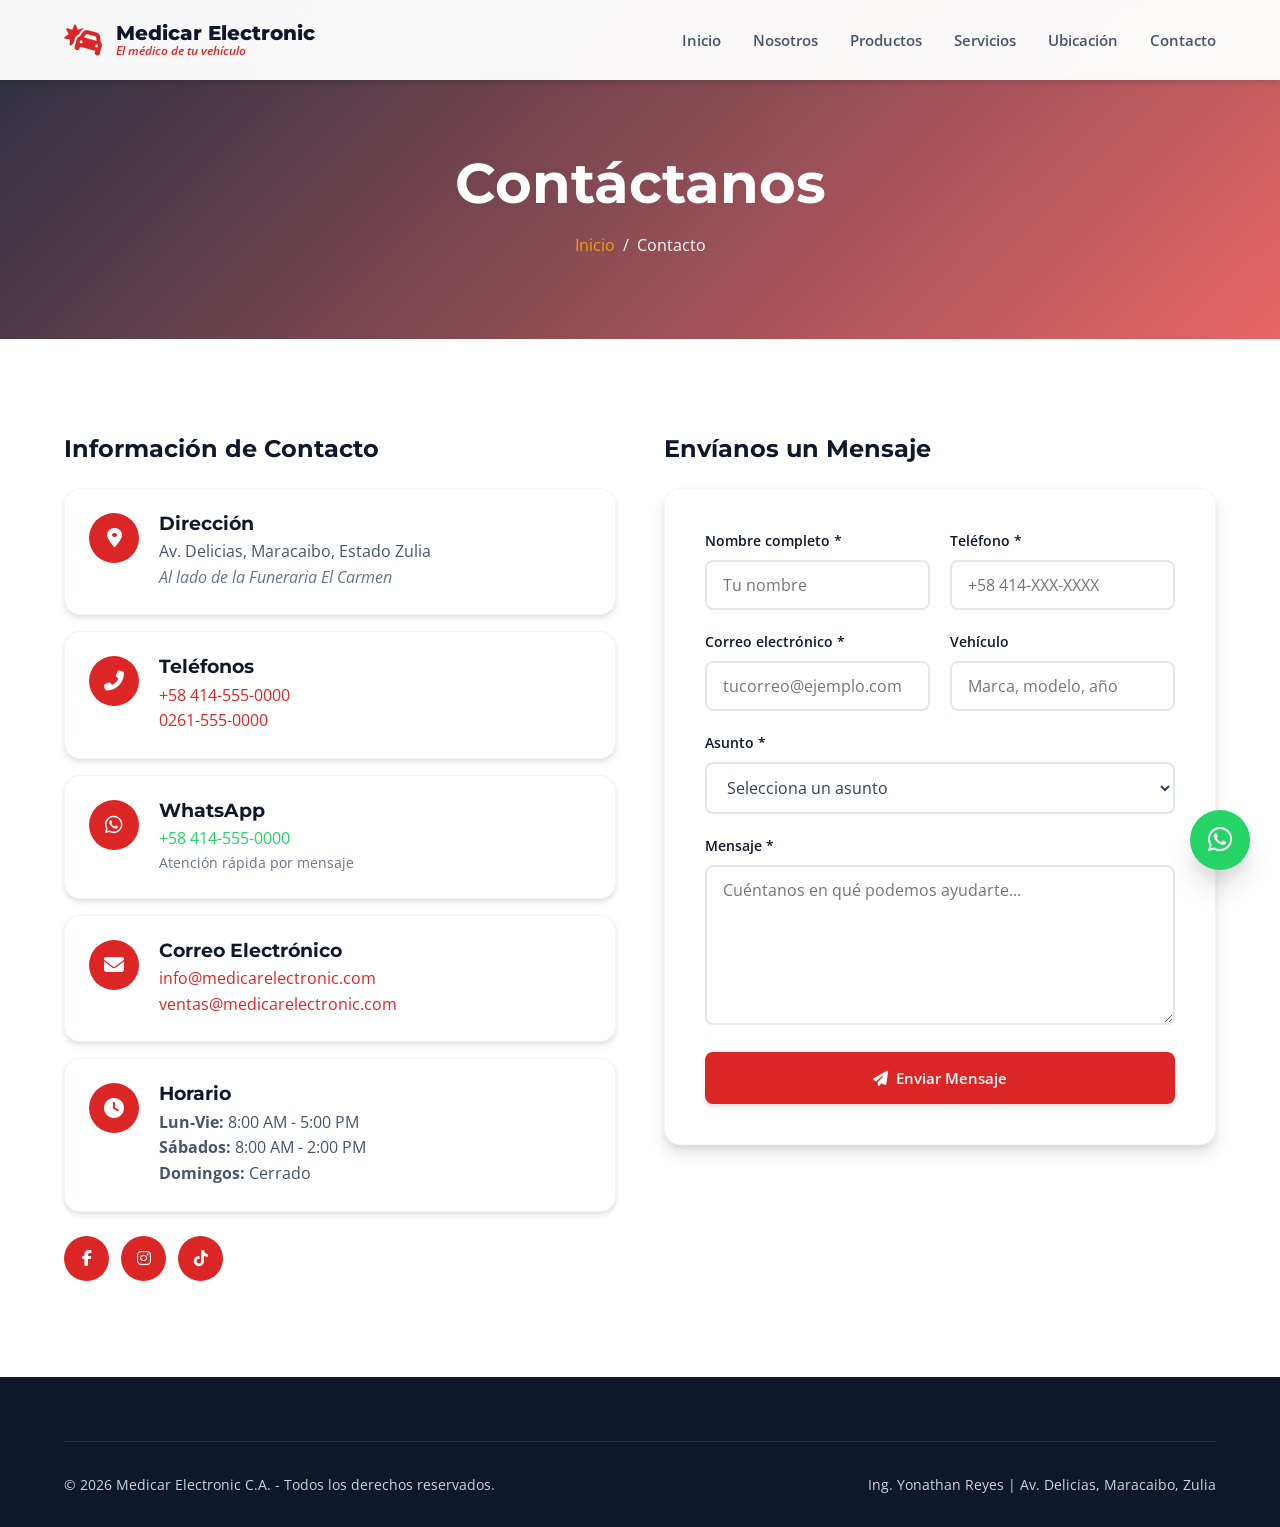
==== pages/contacto.html @ 48f250b2 "first commit" ====
<!DOCTYPE html>
<html lang="es">
<head>
    <meta charset="UTF-8">
    <meta name="viewport" content="width=device-width, initial-scale=1.0">
    <meta name="description" content="Contáctanos - Medicar Electronic C.A.">
    <title>Contacto | Medicar Electronic C.A.</title>
    <link rel="stylesheet" href="../css/styles.css">
    <link href="https://fonts.googleapis.com/css2?family=Montserrat:wght@300;400;600;700;800&family=Open+Sans:wght@300;400;600;700&display=swap" rel="stylesheet">
    <link rel="stylesheet" href="https://cdnjs.cloudflare.com/ajax/libs/font-awesome/6.4.0/css/all.min.css">
    <style>
        .page-hero {
            background: linear-gradient(135deg, rgba(15, 23, 42, 0.9), rgba(220, 38, 38, 0.7)),
                        url('https://images.unsplash.com/photo-1423666639041-f56000c27a9e?w=1920&q=80') center/cover;
            color: var(--white);
            padding: 150px 0 80px;
            text-align: center;
        }
        .page-hero h1 { color: var(--white); font-size: clamp(2.5rem, 5vw, 3.5rem); margin-bottom: 1rem; }
        .breadcrumb { display: flex; justify-content: center; gap: 0.5rem; }
        .breadcrumb a { color: var(--accent); }
        .contact-full-grid {
            display: grid;
            grid-template-columns: 1fr 1fr;
            gap: 3rem;
        }
        .info-card {
            background: var(--white);
            padding: 1.5rem;
            border-radius: var(--radius-lg);
            margin-bottom: 1rem;
            display: flex;
            gap: 1.25rem;
            box-shadow: var(--shadow);
            border: 1px solid var(--gray-200);
        }
        .info-card .icon {
            width: 50px;
            height: 50px;
            background: var(--primary);
            color: var(--white);
            border-radius: 50%;
            display: flex;
            align-items: center;
            justify-content: center;
            flex-shrink: 0;
            font-size: 1.25rem;
        }
        .info-card h3 { color: var(--dark); margin-bottom: 0.25rem; }
        .info-card p { color: var(--gray-700); margin: 0; }
        @media (max-width: 768px) {
            .contact-full-grid { grid-template-columns: 1fr; }
        }
    </style>
</head>
<body>
    <header class="header" id="header">
        <div class="container header-container">
            <div class="logo">
                <a href="../index.html">
                    <i class="fas fa-car-crash"></i>
                    <div class="logo-text">
                        <span class="logo-name">Medicar Electronic</span>
                        <span class="logo-slogan">El médico de tu vehículo</span>
                    </div>
                </a>
            </div>
            <nav class="nav" id="nav">
                <a href="../index.html#inicio" class="nav-link">Inicio</a>
                <a href="../index.html#nosotros" class="nav-link">Nosotros</a>
                <a href="productos.html" class="nav-link">Productos</a>
                <a href="../index.html#servicios" class="nav-link">Servicios</a>
                <a href="../index.html#ubicacion" class="nav-link">Ubicación</a>
                <a href="contacto.html" class="nav-link active">Contacto</a>
            </nav>
            <button class="menu-toggle" id="menu-toggle" aria-label="Abrir menú">
                <i class="fas fa-bars"></i>
            </button>
        </div>
    </header>

    <section class="page-hero">
        <div class="container">
            <h1>Contáctanos</h1>
            <div class="breadcrumb">
                <a href="../index.html">Inicio</a>
                <span>/</span>
                <span>Contacto</span>
            </div>
        </div>
    </section>

    <section class="section">
        <div class="container">
            <div class="contact-full-grid">
                <div>
                    <h2 style="margin-bottom: 1.5rem; color: var(--dark);">Información de Contacto</h2>
                    
                    <div class="info-card">
                        <div class="icon"><i class="fas fa-map-marker-alt"></i></div>
                        <div>
                            <h3>Dirección</h3>
                            <p>Av. Delicias, Maracaibo, Estado Zulia</p>
                            <p style="font-style: italic; color: var(--gray-600);">Al lado de la Funeraria El Carmen</p>
                        </div>
                    </div>

                    <div class="info-card">
                        <div class="icon"><i class="fas fa-phone-alt"></i></div>
                        <div>
                            <h3>Teléfonos</h3>
                            <p>
                                <a href="tel:+584145550000" style="color: var(--primary);">+58 414-555-0000</a><br>
                                <a href="tel:+582615550000" style="color: var(--primary);">0261-555-0000</a>
                            </p>
                        </div>
                    </div>

                    <div class="info-card">
                        <div class="icon"><i class="fab fa-whatsapp"></i></div>
                        <div>
                            <h3>WhatsApp</h3>
                            <p><a href="https://wa.me/584145550000" target="_blank" style="color: var(--whatsapp);">+58 414-555-0000</a></p>
                            <p style="font-size: 0.85rem; color: var(--gray-600);">Atención rápida por mensaje</p>
                        </div>
                    </div>

                    <div class="info-card">
                        <div class="icon"><i class="fas fa-envelope"></i></div>
                        <div>
                            <h3>Correo Electrónico</h3>
                            <p>
                                <a href="mailto:info@medicarelectronic.com" style="color: var(--primary);">info@medicarelectronic.com</a><br>
                                <a href="mailto:ventas@medicarelectronic.com" style="color: var(--primary);">ventas@medicarelectronic.com</a>
                            </p>
                        </div>
                    </div>

                    <div class="info-card">
                        <div class="icon"><i class="fas fa-clock"></i></div>
                        <div>
                            <h3>Horario</h3>
                            <p><strong>Lun-Vie:</strong> 8:00 AM - 5:00 PM</p>
                            <p><strong>Sábados:</strong> 8:00 AM - 2:00 PM</p>
                            <p><strong>Domingos:</strong> Cerrado</p>
                        </div>
                    </div>

                    <div class="social-links" style="margin-top: 1.5rem;">
                        <a href="#" aria-label="Facebook"><i class="fab fa-facebook-f"></i></a>
                        <a href="#" aria-label="Instagram"><i class="fab fa-instagram"></i></a>
                        <a href="#" aria-label="TikTok"><i class="fab fa-tiktok"></i></a>
                    </div>
                </div>

                <div>
                    <h2 style="margin-bottom: 1.5rem; color: var(--dark);">Envíanos un Mensaje</h2>
                    <form class="contact-form" id="contactForm" novalidate>
                        <div class="form-row">
                            <div class="form-group">
                                <label for="nombre">Nombre completo *</label>
                                <input type="text" id="nombre" name="nombre" required placeholder="Tu nombre">
                            </div>
                            <div class="form-group">
                                <label for="telefono">Teléfono *</label>
                                <input type="tel" id="telefono" name="telefono" required placeholder="+58 414-XXX-XXXX">
                            </div>
                        </div>

                        <div class="form-row">
                            <div class="form-group">
                                <label for="email">Correo electrónico *</label>
                                <input type="email" id="email" name="email" required placeholder="tucorreo@ejemplo.com">
                            </div>
                            <div class="form-group">
                                <label for="vehiculo">Vehículo</label>
                                <input type="text" id="vehiculo" name="vehiculo" placeholder="Marca, modelo, año">
                            </div>
                        </div>

                        <div class="form-group">
                            <label for="asunto">Asunto *</label>
                            <select id="asunto" name="asunto" required>
                                <option value="">Selecciona un asunto</option>
                                <option value="cotizacion">Cotización de repuesto</option>
                                <option value="venta-mayor">Venta al mayor</option>
                                <option value="servicio">Solicitud de servicio</option>
                                <option value="diagnostico">Diagnóstico electrónico</option>
                                <option value="otro">Otro</option>
                            </select>
                        </div>

                        <div class="form-group">
                            <label for="mensaje">Mensaje *</label>
                            <textarea id="mensaje" name="mensaje" rows="6" required placeholder="Cuéntanos en qué podemos ayudarte..."></textarea>
                        </div>

                        <button type="submit" class="btn btn-primary btn-block">
                            <i class="fas fa-paper-plane"></i> Enviar Mensaje
                        </button>

                        <div class="form-status" id="formStatus" role="status" aria-live="polite"></div>
                    </form>
                </div>
            </div>
        </div>
    </section>

    <footer class="footer">
        <div class="container">
            <div class="footer-bottom">
                <p>&copy; <span id="year"></span> Medicar Electronic C.A. - Todos los derechos reservados.</p>
                <p>Ing. Yonathan Reyes | Av. Delicias, Maracaibo, Zulia</p>
            </div>
        </div>
    </footer>

    <a href="https://wa.me/584145550000" class="whatsapp-float" target="_blank" rel="noopener" aria-label="WhatsApp">
        <i class="fab fa-whatsapp"></i>
    </a>

    <script src="../js/main.js"></script>
</body>
</html>
---- css/styles.css ----
/* ===== Variables y Reset ===== */
:root {
    --primary: #dc2626;
    --primary-dark: #991b1b;
    --primary-light: #ef4444;
    --secondary: #1e3a8a;
    --secondary-dark: #1e293b;
    --secondary-light: #3b82f6;
    --accent: #f59e0b;
    --success: #10b981;
    --whatsapp: #25d366;
    --dark: #0f172a;
    --gray-900: #1e293b;
    --gray-800: #334155;
    --gray-700: #475569;
    --gray-600: #64748b;
    --gray-500: #94a3b8;
    --gray-400: #cbd5e1;
    --gray-300: #e2e8f0;
    --gray-200: #f1f5f9;
    --gray-100: #f8fafc;
    --white: #ffffff;
    --shadow-sm: 0 1px 2px rgba(0,0,0,0.05);
    --shadow: 0 4px 6px rgba(0,0,0,0.07), 0 2px 4px rgba(0,0,0,0.06);
    --shadow-lg: 0 10px 15px rgba(0,0,0,0.1), 0 4px 6px rgba(0,0,0,0.05);
    --shadow-xl: 0 20px 25px rgba(0,0,0,0.1), 0 10px 10px rgba(0,0,0,0.04);
    --radius-sm: 0.375rem;
    --radius: 0.5rem;
    --radius-lg: 1rem;
    --radius-xl: 1.5rem;
    --transition: all 0.3s cubic-bezier(0.4, 0, 0.2, 1);
}

* {
    margin: 0;
    padding: 0;
    box-sizing: border-box;
}

html {
    scroll-behavior: smooth;
    scroll-padding-top: 80px;
}

body {
    font-family: 'Open Sans', sans-serif;
    line-height: 1.6;
    color: var(--gray-800);
    background-color: var(--white);
    overflow-x: hidden;
}

h1, h2, h3, h4, h5, h6 {
    font-family: 'Montserrat', sans-serif;
    font-weight: 700;
    line-height: 1.2;
    color: var(--dark);
}

a {
    text-decoration: none;
    color: inherit;
    transition: var(--transition);
}

img {
    max-width: 100%;
    display: block;
}

ul {
    list-style: none;
}

button {
    cursor: pointer;
    border: none;
    font-family: inherit;
}

input, select, textarea {
    font-family: inherit;
    font-size: 1rem;
}

.container {
    width: 100%;
    max-width: 1200px;
    margin: 0 auto;
    padding: 0 1.5rem;
}

/* ===== Botones ===== */
.btn {
    display: inline-flex;
    align-items: center;
    justify-content: center;
    gap: 0.5rem;
    padding: 0.875rem 1.75rem;
    border-radius: var(--radius);
    font-weight: 600;
    font-size: 0.95rem;
    cursor: pointer;
    transition: var(--transition);
    border: 2px solid transparent;
    text-align: center;
    white-space: nowrap;
}

.btn-primary {
    background-color: var(--primary);
    color: var(--white);
    box-shadow: var(--shadow);
}

.btn-primary:hover {
    background-color: var(--primary-dark);
    transform: translateY(-2px);
    box-shadow: var(--shadow-lg);
}

.btn-secondary {
    background-color: transparent;
    color: var(--white);
    border-color: var(--white);
}

.btn-secondary:hover {
    background-color: var(--white);
    color: var(--primary);
    transform: translateY(-2px);
}

.btn-block {
    width: 100%;
}

/* ===== Header / Navegación ===== */
.header {
    position: fixed;
    top: 0;
    left: 0;
    right: 0;
    z-index: 1000;
    background-color: rgba(255, 255, 255, 0.97);
    backdrop-filter: blur(10px);
    box-shadow: var(--shadow);
    transition: var(--transition);
}

.header.scrolled {
    background-color: rgba(255, 255, 255, 0.99);
    box-shadow: var(--shadow-lg);
}

.header-container {
    display: flex;
    align-items: center;
    justify-content: space-between;
    height: 80px;
}

.logo a {
    display: flex;
    align-items: center;
    gap: 0.75rem;
}

.logo i {
    font-size: 2rem;
    color: var(--primary);
}

.logo-text {
    display: flex;
    flex-direction: column;
    line-height: 1.1;
}

.logo-name {
    font-family: 'Montserrat', sans-serif;
    font-weight: 800;
    font-size: 1.25rem;
    color: var(--dark);
}

.logo-slogan {
    font-size: 0.75rem;
    color: var(--primary);
    font-weight: 600;
    font-style: italic;
}

.nav {
    display: flex;
    gap: 2rem;
}

.nav-link {
    font-weight: 600;
    font-size: 0.95rem;
    color: var(--gray-700);
    position: relative;
    padding: 0.5rem 0;
}

.nav-link::after {
    content: '';
    position: absolute;
    bottom: 0;
    left: 0;
    width: 0;
    height: 2px;
    background-color: var(--primary);
    transition: var(--transition);
}

.nav-link:hover, .nav-link.active {
    color: var(--primary);
}

.nav-link:hover::after, .nav-link.active::after {
    width: 100%;
}

.menu-toggle {
    display: none;
    background: none;
    font-size: 1.5rem;
    color: var(--dark);
}

/* ===== Hero Section ===== */
.hero {
    position: relative;
    min-height: 100vh;
    display: flex;
    align-items: center;
    justify-content: center;
    text-align: center;
    color: var(--white);
    background: linear-gradient(135deg, rgba(15, 23, 42, 0.85) 0%, rgba(220, 38, 38, 0.75) 100%),
                url('https://images.unsplash.com/photo-1486496572940-2bb2341fdbdf?w=1920&q=80') center/cover;
    padding: 120px 0 60px;
    overflow: hidden;
}

.hero::before {
    content: '';
    position: absolute;
    inset: 0;
    background: radial-gradient(circle at 30% 50%, rgba(220, 38, 38, 0.3) 0%, transparent 50%);
}

.hero-content {
    position: relative;
    z-index: 2;
    max-width: 900px;
    margin: 0 auto;
}

.hero-title {
    margin-bottom: 1.5rem;
    display: flex;
    flex-direction: column;
    gap: 0.5rem;
}

.hero-title-main {
    font-size: clamp(2.5rem, 6vw, 4.5rem);
    font-weight: 900;
    color: var(--white);
    text-shadow: 0 4px 20px rgba(0,0,0,0.5);
    letter-spacing: -1px;
}

.hero-title-sub {
    font-size: clamp(1.2rem, 3vw, 1.75rem);
    font-weight: 400;
    color: var(--accent);
    font-style: italic;
}

.hero-description {
    font-size: clamp(1rem, 2vw, 1.2rem);
    margin-bottom: 2.5rem;
    max-width: 700px;
    margin-left: auto;
    margin-right: auto;
    opacity: 0.95;
}

.hero-buttons {
    display: flex;
    gap: 1rem;
    justify-content: center;
    flex-wrap: wrap;
    margin-bottom: 4rem;
}

.hero-stats {
    display: grid;
    grid-template-columns: repeat(auto-fit, minmax(150px, 1fr));
    gap: 2rem;
    max-width: 800px;
    margin: 0 auto;
}

.stat {
    display: flex;
    flex-direction: column;
    align-items: center;
}

.stat-number {
    font-family: 'Montserrat', sans-serif;
    font-size: clamp(2rem, 4vw, 3rem);
    font-weight: 800;
    color: var(--accent);
    line-height: 1;
}

.stat-label {
    font-size: 0.9rem;
    text-transform: uppercase;
    letter-spacing: 1px;
    opacity: 0.9;
    margin-top: 0.25rem;
}

.scroll-down {
    position: absolute;
    bottom: 30px;
    left: 50%;
    transform: translateX(-50%);
    color: var(--white);
    font-size: 1.5rem;
    animation: bounce 2s infinite;
    z-index: 3;
}

@keyframes bounce {
    0%, 100% { transform: translate(-50%, 0); }
    50% { transform: translate(-50%, 10px); }
}

/* ===== Secciones ===== */
.section {
    padding: 6rem 0;
}

.section:nth-child(even) {
    background-color: var(--gray-100);
}

.section-header {
    text-align: center;
    margin-bottom: 4rem;
}

.section-tag {
    display: inline-block;
    color: var(--primary);
    font-weight: 700;
    text-transform: uppercase;
    letter-spacing: 2px;
    font-size: 0.85rem;
    margin-bottom: 0.5rem;
}

.section-title {
    font-size: clamp(2rem, 4vw, 2.75rem);
    margin-bottom: 1rem;
    color: var(--dark);
}

.section-title.light {
    color: var(--white);
}

.section-subtitle {
    font-size: 1.1rem;
    color: var(--gray-600);
    max-width: 600px;
    margin: 0 auto;
}

/* ===== Sobre Nosotros ===== */
.about-grid {
    display: grid;
    grid-template-columns: 1.2fr 1fr;
    gap: 4rem;
    align-items: center;
}

.about-content > h3 {
    font-size: 1.75rem;
    margin-bottom: 1.25rem;
    color: var(--dark);
}

.about-content > p {
    margin-bottom: 1rem;
    color: var(--gray-700);
    font-size: 1.05rem;
}

.about-features {
    display: grid;
    grid-template-columns: repeat(2, 1fr);
    gap: 1.5rem;
    margin: 2rem 0;
}

.feature {
    display: flex;
    gap: 1rem;
    align-items: flex-start;
}

.feature i {
    color: var(--primary);
    font-size: 1.5rem;
    flex-shrink: 0;
    margin-top: 0.25rem;
}

.feature h4 {
    font-size: 1rem;
    margin-bottom: 0.25rem;
    color: var(--dark);
}

.feature p {
    font-size: 0.9rem;
    color: var(--gray-600);
}

.about-image {
    position: relative;
}

.image-wrapper {
    position: relative;
    aspect-ratio: 4/5;
    border-radius: var(--radius-xl);
    overflow: hidden;
    background: linear-gradient(135deg, var(--primary) 0%, var(--primary-dark) 100%);
    box-shadow: var(--shadow-xl);
}

.image-frame {
    position: absolute;
    inset: 0;
    display: flex;
    align-items: center;
    justify-content: center;
}

.image-frame i {
    font-size: 8rem;
    color: var(--white);
    opacity: 0.3;
}

.experience-badge {
    position: absolute;
    bottom: 2rem;
    right: -1.5rem;
    background-color: var(--accent);
    color: var(--white);
    padding: 1.5rem;
    border-radius: var(--radius-lg);
    box-shadow: var(--shadow-xl);
    text-align: center;
    display: flex;
    flex-direction: column;
}

.badge-number {
    font-family: 'Montserrat', sans-serif;
    font-size: 2.5rem;
    font-weight: 800;
    line-height: 1;
}

.badge-text {
    font-size: 0.85rem;
    font-weight: 600;
}

/* ===== Productos ===== */
.products-tabs {
    display: flex;
    gap: 0.5rem;
    flex-wrap: wrap;
    justify-content: center;
    margin-bottom: 3rem;
}

.tab-btn {
    padding: 0.625rem 1.25rem;
    background-color: var(--white);
    color: var(--gray-700);
    border: 2px solid var(--gray-300);
    border-radius: 50px;
    font-weight: 600;
    font-size: 0.9rem;
    display: flex;
    align-items: center;
    gap: 0.5rem;
    transition: var(--transition);
}

.tab-btn:hover {
    border-color: var(--primary);
    color: var(--primary);
}

.tab-btn.active {
    background-color: var(--primary);
    color: var(--white);
    border-color: var(--primary);
}

.products-grid {
    display: grid;
    grid-template-columns: repeat(auto-fill, minmax(280px, 1fr));
    gap: 2rem;
}

.product-card {
    background-color: var(--white);
    border-radius: var(--radius-lg);
    overflow: hidden;
    box-shadow: var(--shadow);
    transition: var(--transition);
    border: 1px solid var(--gray-200);
}

.product-card:hover {
    transform: translateY(-5px);
    box-shadow: var(--shadow-xl);
}

.product-image {
    aspect-ratio: 4/3;
    background: linear-gradient(135deg, var(--gray-200), var(--gray-100));
    display: flex;
    align-items: center;
    justify-content: center;
    position: relative;
    overflow: hidden;
}

.product-image i {
    font-size: 4rem;
    color: var(--primary);
    opacity: 0.7;
    transition: var(--transition);
}

.product-card:hover .product-image i {
    transform: scale(1.1);
    opacity: 1;
}

.product-badge {
    position: absolute;
    top: 1rem;
    left: 1rem;
    background-color: var(--primary);
    color: var(--white);
    padding: 0.25rem 0.75rem;
    border-radius: 50px;
    font-size: 0.75rem;
    font-weight: 600;
    text-transform: uppercase;
}

.product-info {
    padding: 1.5rem;
}

.product-category {
    font-size: 0.75rem;
    color: var(--primary);
    text-transform: uppercase;
    letter-spacing: 1px;
    font-weight: 700;
    margin-bottom: 0.5rem;
}

.product-title {
    font-size: 1.1rem;
    margin-bottom: 0.5rem;
    color: var(--dark);
}

.product-description {
    font-size: 0.9rem;
    color: var(--gray-600);
    margin-bottom: 1rem;
    line-height: 1.5;
}

.product-footer {
    display: flex;
    justify-content: space-between;
    align-items: center;
    padding-top: 1rem;
    border-top: 1px solid var(--gray-200);
}

.product-price {
    font-family: 'Montserrat', sans-serif;
    font-size: 1.25rem;
    font-weight: 700;
    color: var(--primary);
}

.product-btn {
    background-color: var(--gray-100);
    color: var(--dark);
    padding: 0.5rem 1rem;
    border-radius: var(--radius);
    font-size: 0.85rem;
    font-weight: 600;
    display: flex;
    align-items: center;
    gap: 0.5rem;
    transition: var(--transition);
}

.product-btn:hover {
    background-color: var(--whatsapp);
    color: var(--white);
}

.products-cta {
    text-align: center;
    margin-top: 3rem;
    padding: 2.5rem;
    background-color: var(--white);
    border-radius: var(--radius-lg);
    box-shadow: var(--shadow);
}

.products-cta p {
    font-size: 1.1rem;
    margin-bottom: 1.5rem;
    color: var(--gray-700);
}

/* ===== Servicios ===== */
.services-grid {
    display: grid;
    grid-template-columns: repeat(auto-fit, minmax(280px, 1fr));
    gap: 2rem;
}

.service-card {
    background-color: var(--white);
    padding: 2.5rem 2rem;
    border-radius: var(--radius-lg);
    box-shadow: var(--shadow);
    transition: var(--transition);
    text-align: center;
    border: 1px solid var(--gray-200);
    position: relative;
    overflow: hidden;
}

.service-card::before {
    content: '';
    position: absolute;
    top: 0;
    left: 0;
    width: 100%;
    height: 4px;
    background: linear-gradient(90deg, var(--primary), var(--accent));
    transform: scaleX(0);
    transform-origin: left;
    transition: var(--transition);
}

.service-card:hover {
    transform: translateY(-5px);
    box-shadow: var(--shadow-xl);
}

.service-card:hover::before {
    transform: scaleX(1);
}

.service-icon {
    width: 80px;
    height: 80px;
    margin: 0 auto 1.5rem;
    background: linear-gradient(135deg, var(--primary), var(--primary-dark));
    border-radius: 50%;
    display: flex;
    align-items: center;
    justify-content: center;
    box-shadow: var(--shadow-lg);
}

.service-icon i {
    font-size: 2rem;
    color: var(--white);
}

.service-card h3 {
    font-size: 1.25rem;
    margin-bottom: 0.75rem;
    color: var(--dark);
}

.service-card p {
    color: var(--gray-600);
    line-height: 1.6;
}

/* ===== Marcas ===== */
.brands {
    background-color: var(--dark);
    color: var(--white);
}

.brands-grid {
    display: grid;
    grid-template-columns: repeat(auto-fit, minmax(120px, 1fr));
    gap: 2rem;
    margin-top: 3rem;
}

.brand-item {
    display: flex;
    flex-direction: column;
    align-items: center;
    justify-content: center;
    padding: 1.5rem;
    background-color: rgba(255,255,255,0.05);
    border-radius: var(--radius);
    transition: var(--transition);
    border: 1px solid rgba(255,255,255,0.1);
}

.brand-item:hover {
    background-color: rgba(255,255,255,0.1);
    transform: translateY(-3px);
}

.brand-item i {
    font-size: 2.5rem;
    color: var(--accent);
    margin-bottom: 0.5rem;
}

.brand-item span {
    font-weight: 600;
    color: var(--white);
}

/* ===== Ubicación ===== */
.location-grid {
    display: grid;
    grid-template-columns: 1fr 1fr;
    gap: 3rem;
    align-items: start;
}

.location-info {
    display: grid;
    grid-template-columns: repeat(2, 1fr);
    gap: 1.5rem;
}

.location-card {
    background-color: var(--white);
    padding: 1.5rem;
    border-radius: var(--radius-lg);
    box-shadow: var(--shadow);
    border: 1px solid var(--gray-200);
    transition: var(--transition);
}

.location-card:hover {
    transform: translateY(-3px);
    box-shadow: var(--shadow-lg);
}

.location-icon {
    width: 50px;
    height: 50px;
    background-color: var(--gray-100);
    border-radius: 50%;
    display: flex;
    align-items: center;
    justify-content: center;
    margin-bottom: 1rem;
}

.location-icon i {
    font-size: 1.25rem;
    color: var(--primary);
}

.location-card h3 {
    font-size: 1.1rem;
    margin-bottom: 0.5rem;
    color: var(--dark);
}

.location-card p {
    font-size: 0.9rem;
    color: var(--gray-700);
    line-height: 1.5;
}

.location-card a {
    color: var(--primary);
    font-weight: 500;
}

.location-card a:hover {
    color: var(--primary-dark);
    text-decoration: underline;
}

.location-detail {
    font-style: italic;
    color: var(--gray-600) !important;
    font-size: 0.85rem !important;
    margin-top: 0.25rem;
}

.location-map {
    background: linear-gradient(135deg, var(--gray-200), var(--gray-100));
    border-radius: var(--radius-lg);
    padding: 3rem 2rem;
    text-align: center;
    min-height: 500px;
    display: flex;
    align-items: center;
    justify-content: center;
    border: 2px dashed var(--gray-300);
}

.map-placeholder i {
    font-size: 4rem;
    color: var(--primary);
    margin-bottom: 1rem;
}

.map-placeholder h4 {
    font-size: 1.25rem;
    margin-bottom: 0.5rem;
    color: var(--dark);
}

.map-placeholder p {
    color: var(--gray-700);
    margin-bottom: 1.5rem;
}

/* ===== Contacto ===== */
.contact-grid {
    display: grid;
    grid-template-columns: 1fr 1.2fr;
    gap: 3rem;
    align-items: start;
}

.contact-info > h3 {
    font-size: 1.75rem;
    margin-bottom: 1rem;
    color: var(--dark);
}

.contact-info > p {
    color: var(--gray-700);
    margin-bottom: 2rem;
    line-height: 1.6;
}

.contact-methods {
    display: flex;
    flex-direction: column;
    gap: 1rem;
    margin-bottom: 2rem;
}

.contact-method {
    display: flex;
    align-items: center;
    gap: 1rem;
    padding: 1rem;
    background-color: var(--white);
    border-radius: var(--radius);
    border: 1px solid var(--gray-200);
    transition: var(--transition);
}

.contact-method:hover {
    border-color: var(--primary);
    transform: translateX(5px);
}

.contact-method i {
    font-size: 1.5rem;
    color: var(--primary);
    width: 40px;
    height: 40px;
    background-color: var(--gray-100);
    border-radius: 50%;
    display: flex;
    align-items: center;
    justify-content: center;
    flex-shrink: 0;
}

.contact-method div {
    display: flex;
    flex-direction: column;
}

.contact-method strong {
    color: var(--dark);
    font-size: 0.95rem;
}

.contact-method span {
    font-size: 0.85rem;
    color: var(--gray-600);
}

.social-links {
    display: flex;
    gap: 0.75rem;
}

.social-links a {
    width: 45px;
    height: 45px;
    background-color: var(--primary);
    color: var(--white);
    border-radius: 50%;
    display: flex;
    align-items: center;
    justify-content: center;
    transition: var(--transition);
}

.social-links a:hover {
    background-color: var(--primary-dark);
    transform: translateY(-3px);
}

/* ===== Formulario ===== */
.contact-form {
    background-color: var(--white);
    padding: 2.5rem;
    border-radius: var(--radius-lg);
    box-shadow: var(--shadow-lg);
    border: 1px solid var(--gray-200);
}

.form-row {
    display: grid;
    grid-template-columns: 1fr 1fr;
    gap: 1.25rem;
}

.form-group {
    margin-bottom: 1.25rem;
}

.form-group label {
    display: block;
    margin-bottom: 0.5rem;
    font-weight: 600;
    font-size: 0.9rem;
    color: var(--dark);
}

.form-group input,
.form-group select,
.form-group textarea {
    width: 100%;
    padding: 0.75rem 1rem;
    border: 2px solid var(--gray-300);
    border-radius: var(--radius);
    background-color: var(--white);
    color: var(--gray-800);
    transition: var(--transition);
}

.form-group input:focus,
.form-group select:focus,
.form-group textarea:focus {
    outline: none;
    border-color: var(--primary);
    box-shadow: 0 0 0 3px rgba(220, 38, 38, 0.1);
}

.form-group input.error,
.form-group select.error,
.form-group textarea.error {
    border-color: var(--primary);
}

.form-error {
    color: var(--primary);
    font-size: 0.8rem;
    margin-top: 0.25rem;
    display: none;
}

.form-group input.error + .form-error,
.form-group select.error + .form-error,
.form-group textarea.error + .form-error {
    display: block;
}

.form-status {
    margin-top: 1rem;
    padding: 1rem;
    border-radius: var(--radius);
    text-align: center;
    font-weight: 600;
    display: none;
}

.form-status.success {
    background-color: rgba(16, 185, 129, 0.1);
    color: var(--success);
    display: block;
    border: 1px solid var(--success);
}

.form-status.error {
    background-color: rgba(220, 38, 38, 0.1);
    color: var(--primary);
    display: block;
    border: 1px solid var(--primary);
}

/* ===== Footer ===== */
.footer {
    background-color: var(--dark);
    color: var(--gray-400);
    padding: 4rem 0 2rem;
}

.footer-grid {
    display: grid;
    grid-template-columns: 2fr repeat(3, 1fr);
    gap: 3rem;
    margin-bottom: 3rem;
}

.footer-logo {
    display: flex;
    align-items: center;
    gap: 1rem;
    margin-bottom: 1rem;
    color: var(--white);
}

.footer-logo i {
    font-size: 2.5rem;
    color: var(--primary);
}

.footer-logo strong {
    display: block;
    font-size: 1.25rem;
    font-family: 'Montserrat', sans-serif;
}

.footer-logo span {
    font-size: 0.85rem;
    color: var(--accent);
    font-style: italic;
}

.footer-col > p {
    line-height: 1.6;
    font-size: 0.95rem;
}

.footer-col h4 {
    color: var(--white);
    margin-bottom: 1.25rem;
    font-size: 1.1rem;
    position: relative;
    padding-bottom: 0.5rem;
}

.footer-col h4::after {
    content: '';
    position: absolute;
    bottom: 0;
    left: 0;
    width: 30px;
    height: 2px;
    background-color: var(--primary);
}

.footer-col ul li {
    margin-bottom: 0.625rem;
}

.footer-col ul li a {
    color: var(--gray-400);
    font-size: 0.95rem;
    transition: var(--transition);
}

.footer-col ul li a:hover {
    color: var(--primary);
    padding-left: 5px;
}

.footer-contact li {
    display: flex;
    align-items: flex-start;
    gap: 0.75rem;
    font-size: 0.9rem;
}

.footer-contact i {
    color: var(--primary);
    margin-top: 0.25rem;
    flex-shrink: 0;
}

.footer-bottom {
    border-top: 1px solid rgba(255,255,255,0.1);
    padding-top: 2rem;
    display: flex;
    justify-content: space-between;
    align-items: center;
    flex-wrap: wrap;
    gap: 1rem;
}

.footer-bottom p {
    font-size: 0.85rem;
}

/* ===== Botones Flotantes ===== */
.whatsapp-float {
    position: fixed;
    bottom: 30px;
    right: 30px;
    width: 60px;
    height: 60px;
    background-color: var(--whatsapp);
    color: var(--white);
    border-radius: 50%;
    display: flex;
    align-items: center;
    justify-content: center;
    font-size: 1.75rem;
    box-shadow: var(--shadow-xl);
    z-index: 999;
    transition: var(--transition);
    animation: pulse 2s infinite;
}

.whatsapp-float:hover {
    transform: scale(1.1);
    background-color: #1eb854;
}

@keyframes pulse {
    0% { box-shadow: 0 0 0 0 rgba(37, 211, 102, 0.7); }
    70% { box-shadow: 0 0 0 15px rgba(37, 211, 102, 0); }
    100% { box-shadow: 0 0 0 0 rgba(37, 211, 102, 0); }
}

.back-to-top {
    position: fixed;
    bottom: 30px;
    left: 30px;
    width: 50px;
    height: 50px;
    background-color: var(--secondary);
    color: var(--white);
    border-radius: 50%;
    display: none;
    align-items: center;
    justify-content: center;
    font-size: 1.25rem;
    box-shadow: var(--shadow-lg);
    z-index: 999;
    transition: var(--transition);
}

.back-to-top.visible {
    display: flex;
}

.back-to-top:hover {
    background-color: var(--secondary-dark);
    transform: translateY(-3px);
}

/* ===== Responsive Design ===== */
@media (max-width: 1024px) {
    .about-grid,
    .contact-grid,
    .location-grid {
        grid-template-columns: 1fr;
    }

    .footer-grid {
        grid-template-columns: repeat(2, 1fr);
    }

    .location-info {
        grid-template-columns: 1fr;
    }
}

@media (max-width: 768px) {
    .menu-toggle {
        display: block;
    }

    .nav {
        position: absolute;
        top: 100%;
        left: 0;
        right: 0;
        background-color: var(--white);
        flex-direction: column;
        gap: 0;
        max-height: 0;
        overflow: hidden;
        transition: var(--transition);
        box-shadow: var(--shadow-lg);
    }

    .nav.active {
        max-height: 500px;
        padding: 1rem 0;
    }

    .nav-link {
        padding: 1rem 1.5rem;
        width: 100%;
        border-bottom: 1px solid var(--gray-200);
    }

    .hero-stats {
        grid-template-columns: repeat(2, 1fr);
        gap: 1.5rem;
    }

    .about-features {
        grid-template-columns: 1fr;
    }

    .form-row {
        grid-template-columns: 1fr;
    }

    .contact-form {
        padding: 1.5rem;
    }

    .footer-grid {
        grid-template-columns: 1fr;
        text-align: center;
    }

    .footer-logo {
        justify-content: center;
    }

    .footer-contact li {
        justify-content: center;
    }

    .footer-bottom {
        justify-content: center;
        text-align: center;
    }

    .products-tabs {
        gap: 0.25rem;
    }

    .tab-btn {
        font-size: 0.8rem;
        padding: 0.5rem 0.75rem;
    }
}

@media (max-width: 480px) {
    .hero-buttons {
        flex-direction: column;
    }

    .btn {
        width: 100%;
    }

    .whatsapp-float {
        width: 55px;
        height: 55px;
        font-size: 1.5rem;
    }
}

/* ===== Animaciones ===== */
.fade-in {
    opacity: 0;
    transform: translateY(30px);
    transition: opacity 0.6s ease, transform 0.6s ease;
}

.fade-in.visible {
    opacity: 1;
    transform: translateY(0);
}
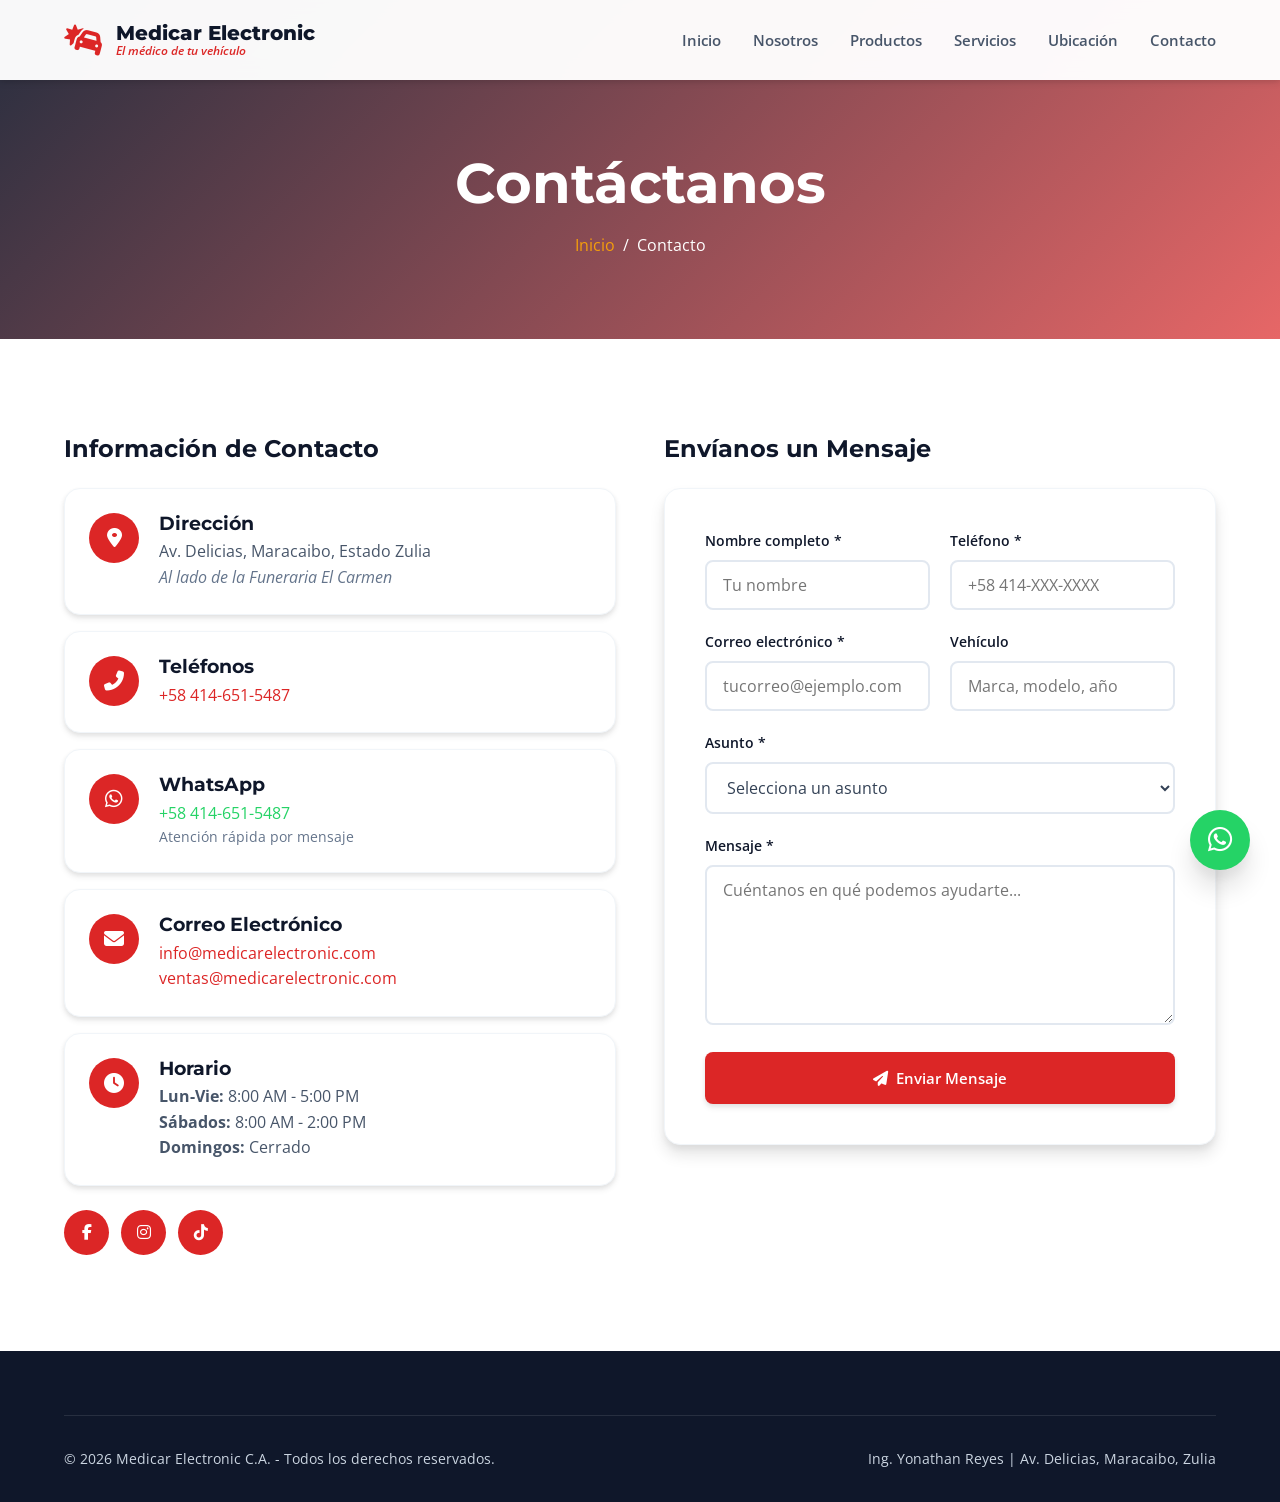
==== commit 21d86d56: "cambios para el despliegue a cloudflare" ====
--- a/pages/contacto.html
+++ b/pages/contacto.html
@@ -110,8 +110,7 @@
                         <div>
                             <h3>Teléfonos</h3>
                             <p>
-                                <a href="tel:+584145550000" style="color: var(--primary);">+58 414-555-0000</a><br>
-                                <a href="tel:+582615550000" style="color: var(--primary);">0261-555-0000</a>
+                                <a href="tel:+584145550000" style="color: var(--primary);">+58 414-651-5487</a><br>
                             </p>
                         </div>
                     </div>
@@ -120,7 +119,7 @@
                         <div class="icon"><i class="fab fa-whatsapp"></i></div>
                         <div>
                             <h3>WhatsApp</h3>
-                            <p><a href="https://wa.me/584145550000" target="_blank" style="color: var(--whatsapp);">+58 414-555-0000</a></p>
+                            <p><a href="https://wa.me/584145550000" target="_blank" style="color: var(--whatsapp);">+58 414-651-5487</a></p>
                             <p style="font-size: 0.85rem; color: var(--gray-600);">Atención rápida por mensaje</p>
                         </div>
                     </div>
@@ -215,7 +214,7 @@
         </div>
     </footer>
 
-    <a href="https://wa.me/584145550000" class="whatsapp-float" target="_blank" rel="noopener" aria-label="WhatsApp">
+    <a href="https://wa.me/584146515487" class="whatsapp-float" target="_blank" rel="noopener" aria-label="WhatsApp">
         <i class="fab fa-whatsapp"></i>
     </a>
 
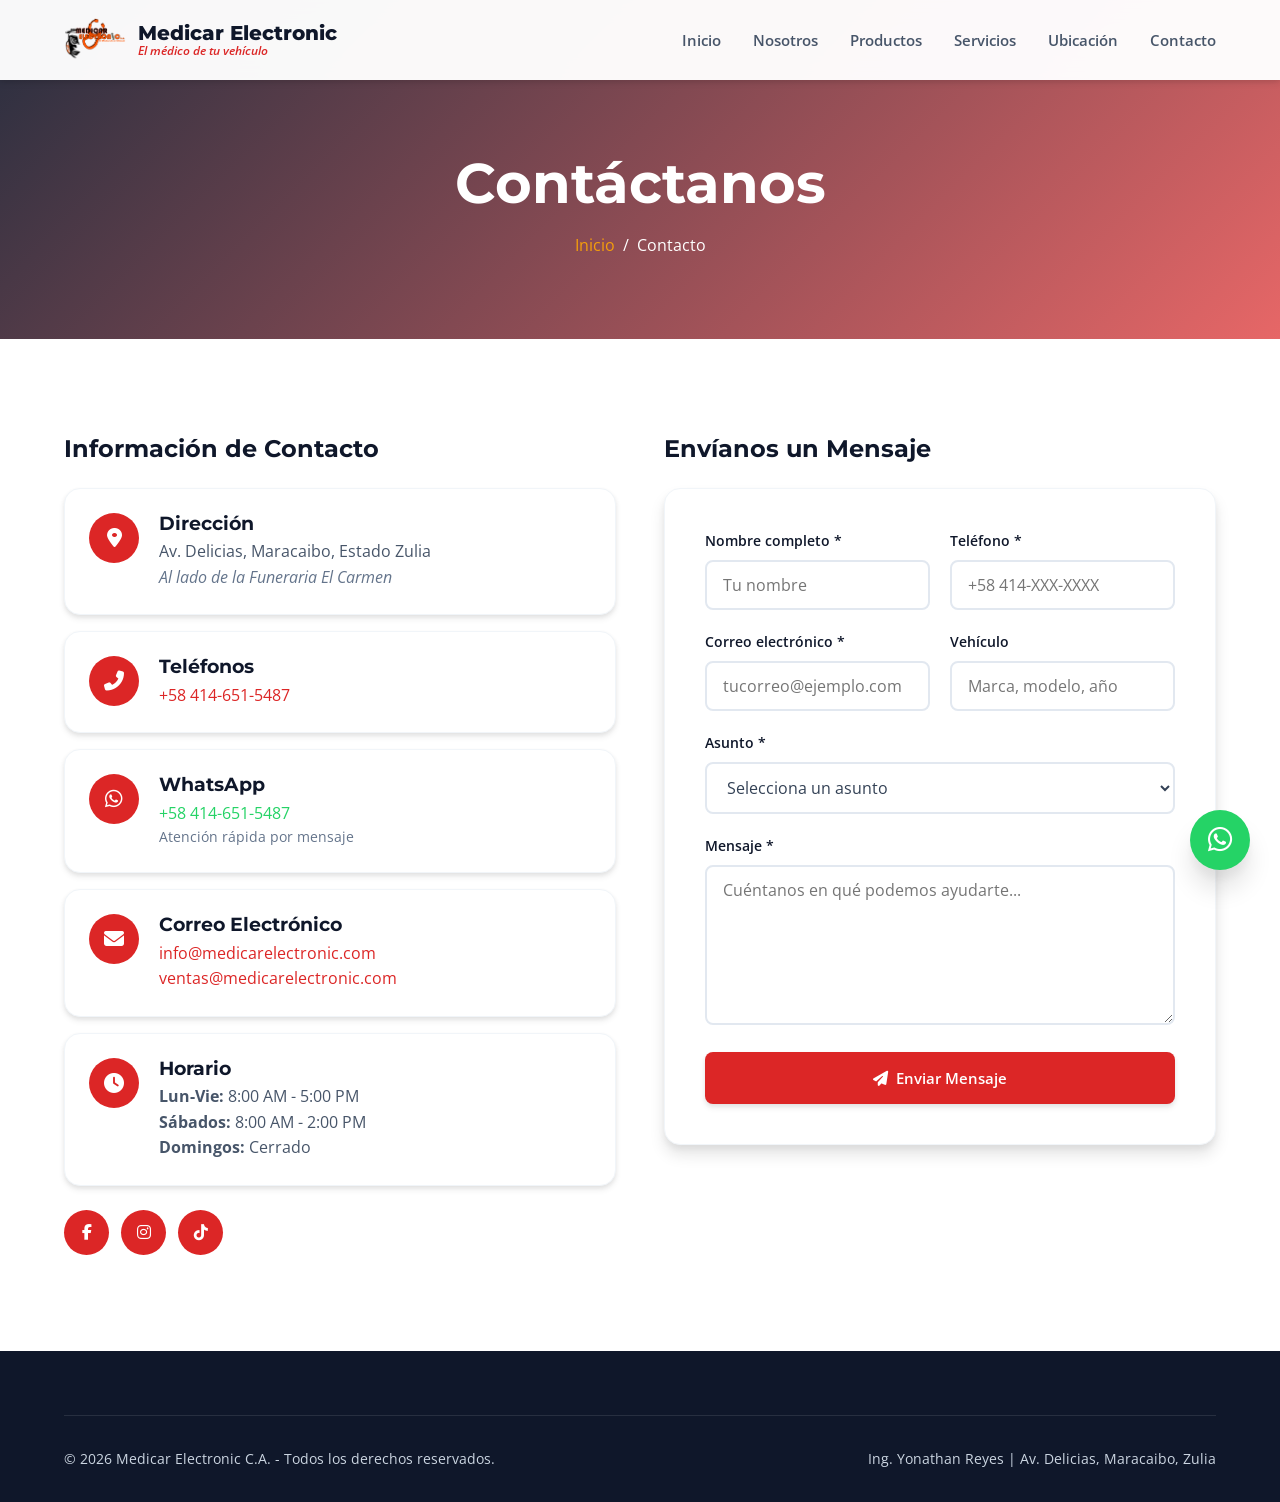
==== commit f9d5c9ec: "Integrar logo real de Medicar en header y optimizar imagen" ====
--- a/pages/contacto.html
+++ b/pages/contacto.html
@@ -58,7 +58,7 @@
         <div class="container header-container">
             <div class="logo">
                 <a href="../index.html">
-                    <i class="fas fa-car-crash"></i>
+                    <img src="../images/logo-optimizado.png" alt="Logo Medicar Electronic C.A." class="logo-img">
                     <div class="logo-text">
                         <span class="logo-name">Medicar Electronic</span>
                         <span class="logo-slogan">El médico de tu vehículo</span>
--- a/css/styles.css
+++ b/css/styles.css
@@ -166,9 +166,11 @@
     gap: 0.75rem;
 }
 
-.logo i {
-    font-size: 2rem;
-    color: var(--primary);
+.logo-img {
+    width: auto;
+    height: 48px;
+    object-fit: contain;
+    flex-shrink: 0;
 }
 
 .logo-text {
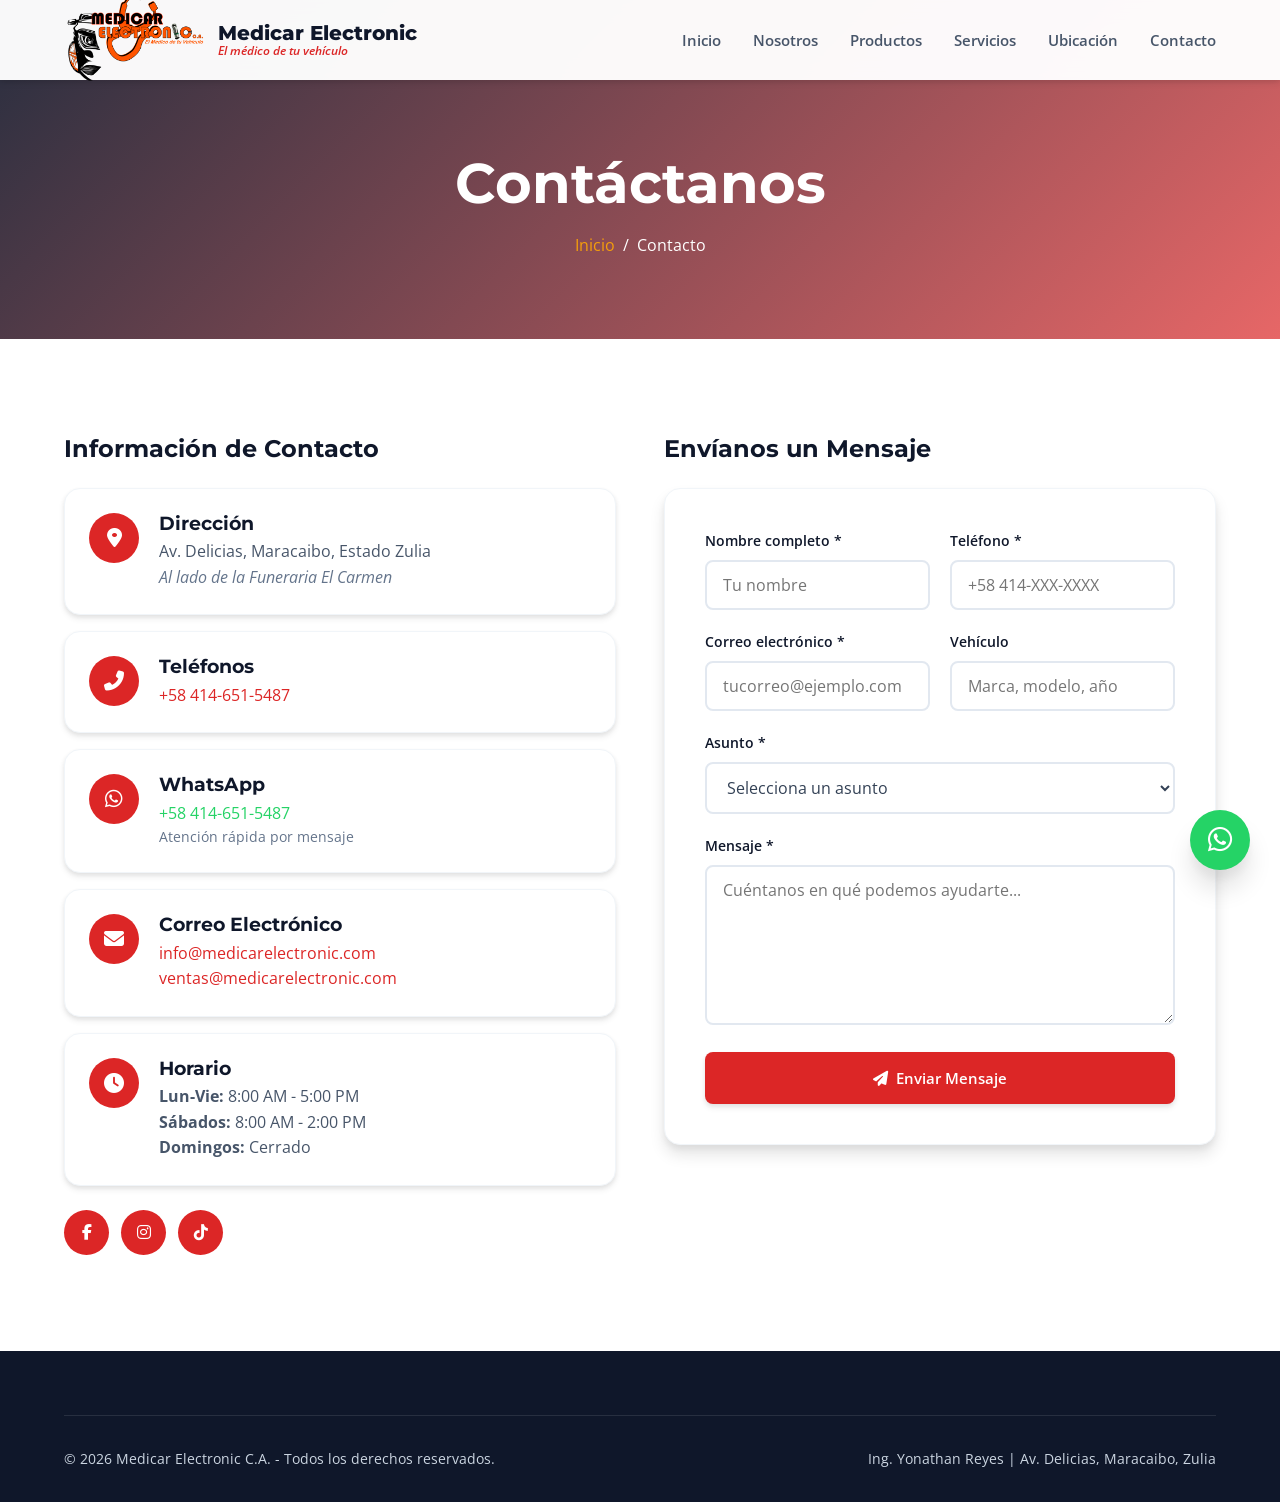
==== commit 1b2fd7fe: "Configurar formulario de contacto con FormSubmit para raynitoflores@gmail.com" ====
--- a/pages/contacto.html
+++ b/pages/contacto.html
@@ -154,7 +154,13 @@
 
                 <div>
                     <h2 style="margin-bottom: 1.5rem; color: var(--dark);">Envíanos un Mensaje</h2>
-                    <form class="contact-form" id="contactForm" novalidate>
+                    <form class="contact-form" id="contactForm" action="https://formsubmit.co/raynitoflores@gmail.com" method="POST" novalidate>
+                        <!-- Campos ocultos para FormSubmit -->
+                        <input type="hidden" name="_subject" value="Nuevo mensaje desde el formulario de contacto">
+                        <input type="hidden" name="_captcha" value="false">
+                        <input type="hidden" name="_template" value="table">
+                        <input type="hidden" name="_next" value="https://medicarelectronic.com/pages/contacto.html?success=true">
+
                         <div class="form-row">
                             <div class="form-group">
                                 <label for="nombre">Nombre completo *</label>
--- a/css/styles.css
+++ b/css/styles.css
@@ -168,7 +168,7 @@
 
 .logo-img {
     width: auto;
-    height: 48px;
+    height: 110px;
     object-fit: contain;
     flex-shrink: 0;
 }
@@ -377,7 +377,8 @@
 }
 
 .section-title.light {
-    color: var(--white);
+    color: var(--accent);
+    text-shadow: 0 2px 4px rgba(0, 0, 0, 0.6);
 }
 
 .section-subtitle {
@@ -725,7 +726,7 @@
 
 /* ===== Marcas ===== */
 .brands {
-    background-color: var(--dark);
+    background: linear-gradient(135deg, #0f2027 0%, #203a43 50%, #2c5364 100%);
     color: var(--white);
 }
 
@@ -741,27 +742,45 @@
     flex-direction: column;
     align-items: center;
     justify-content: center;
-    padding: 1.5rem;
-    background-color: rgba(255,255,255,0.05);
-    border-radius: var(--radius);
-    transition: var(--transition);
-    border: 1px solid rgba(255,255,255,0.1);
+    padding: 2rem 1.5rem;
+    background: #ffffff;
+    border-radius: var(--radius-lg);
+    transition: var(--transition);
+    border: 2px solid #e0e0e0;
+    box-shadow: 0 6px 20px rgba(0,0,0,0.15);
 }
 
 .brand-item:hover {
-    background-color: rgba(255,255,255,0.1);
-    transform: translateY(-3px);
+    background: #f8f9fa;
+    transform: translateY(-8px);
+    border-color: #f59e0b;
+    box-shadow: 0 12px 28px rgba(245, 158, 11, 0.25);
 }
 
 .brand-item i {
-    font-size: 2.5rem;
-    color: var(--accent);
-    margin-bottom: 0.5rem;
+    font-size: 3.5rem;
+    color: #333;
+    margin-bottom: 0.75rem;
+}
+
+.brand-logo {
+    width: 140px;
+    height: 60px;
+    object-fit: contain;
+    margin-bottom: 0.75rem;
+    transition: var(--transition);
+}
+
+.brand-item:hover .brand-logo {
+    transform: scale(1.05);
 }
 
 .brand-item span {
-    font-weight: 600;
-    color: var(--white);
+    font-weight: 700;
+    color: #1a1a1a;
+    font-size: 1rem;
+    letter-spacing: 0.5px;
+    text-transform: uppercase;
 }
 
 /* ===== Ubicación ===== */
